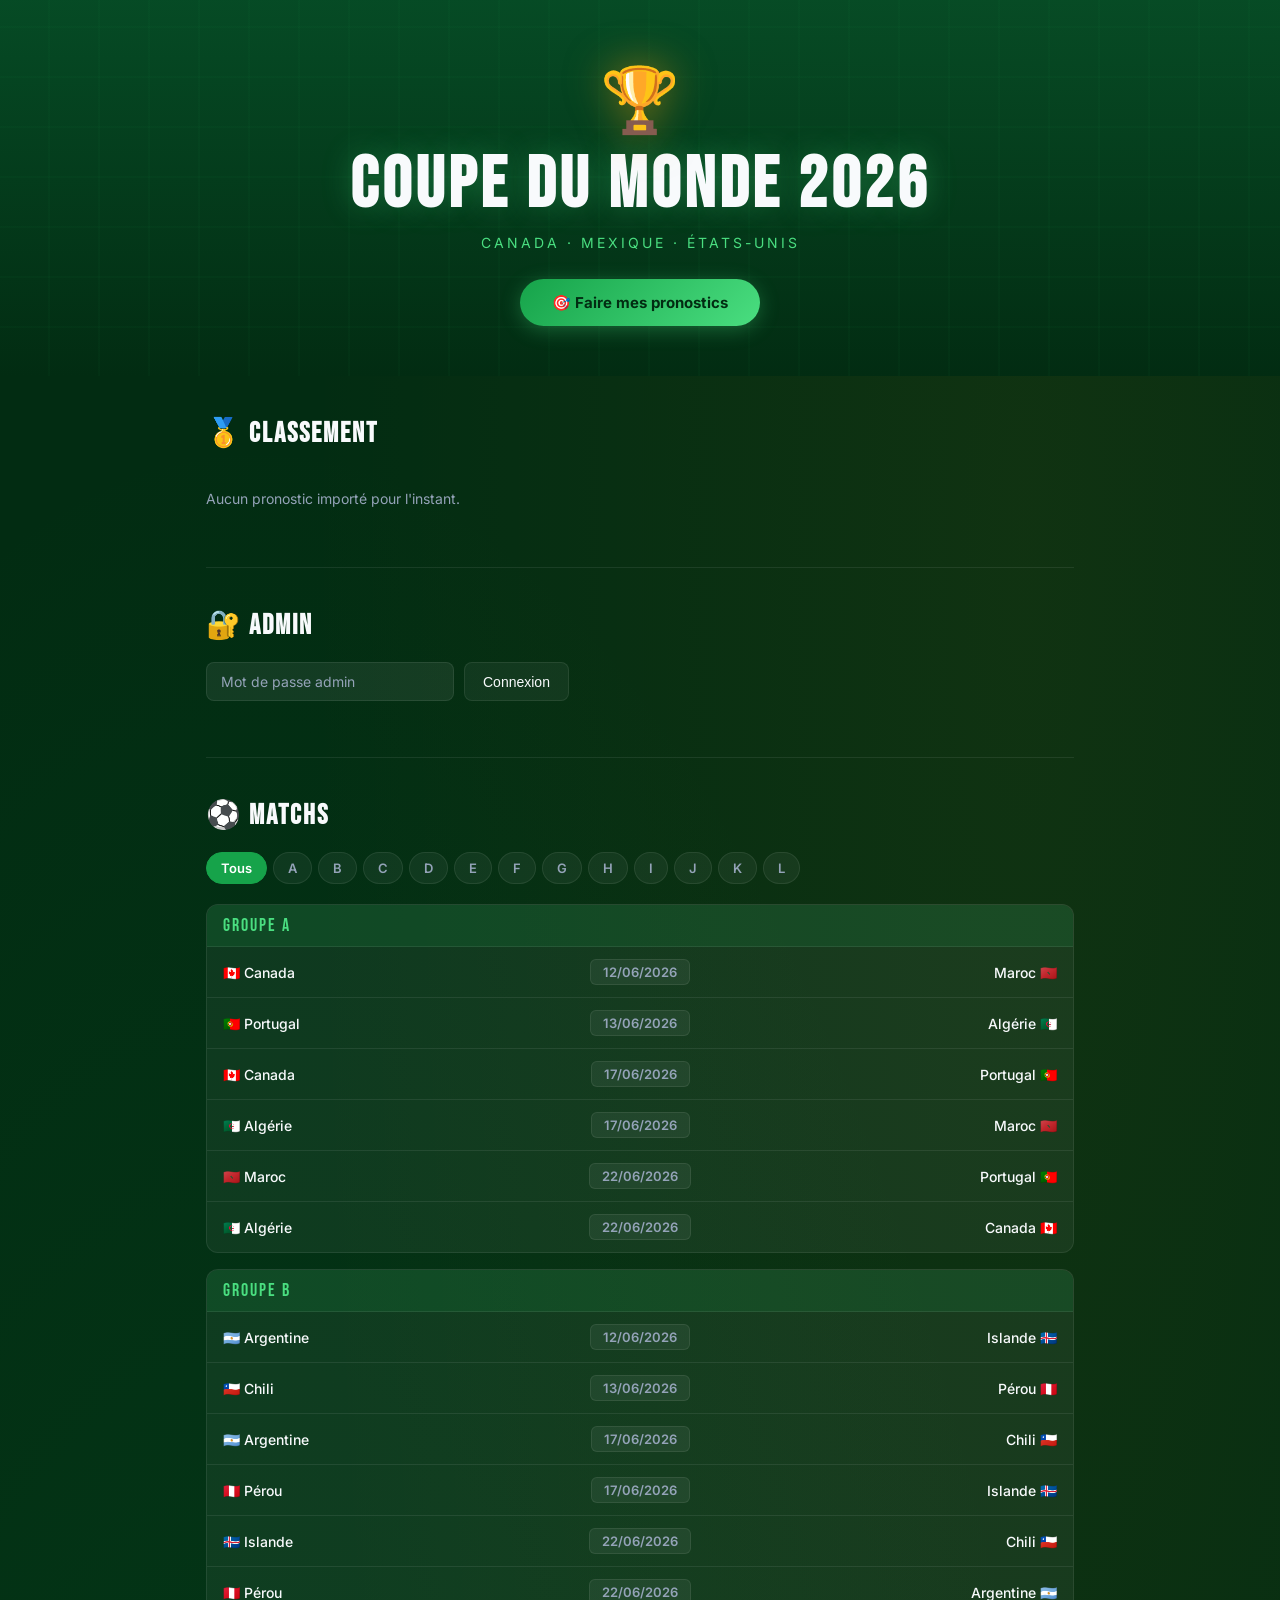
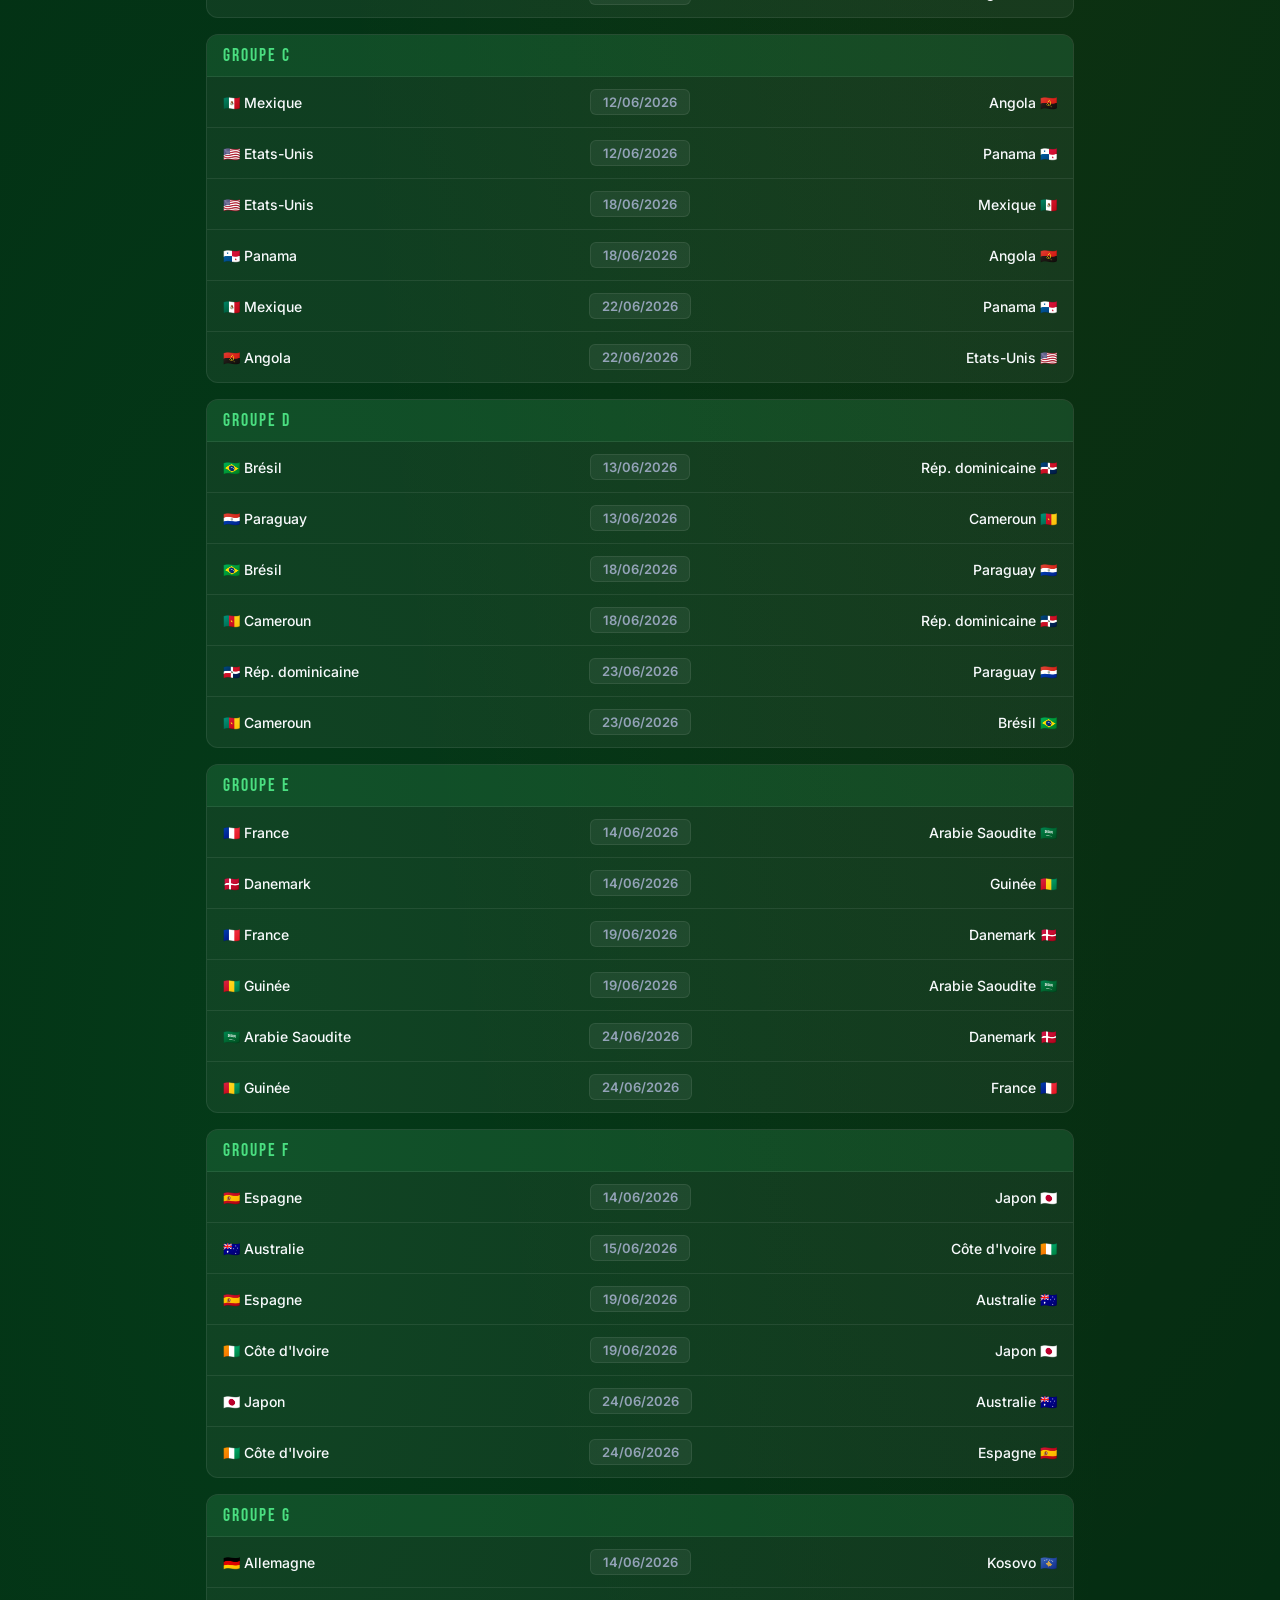
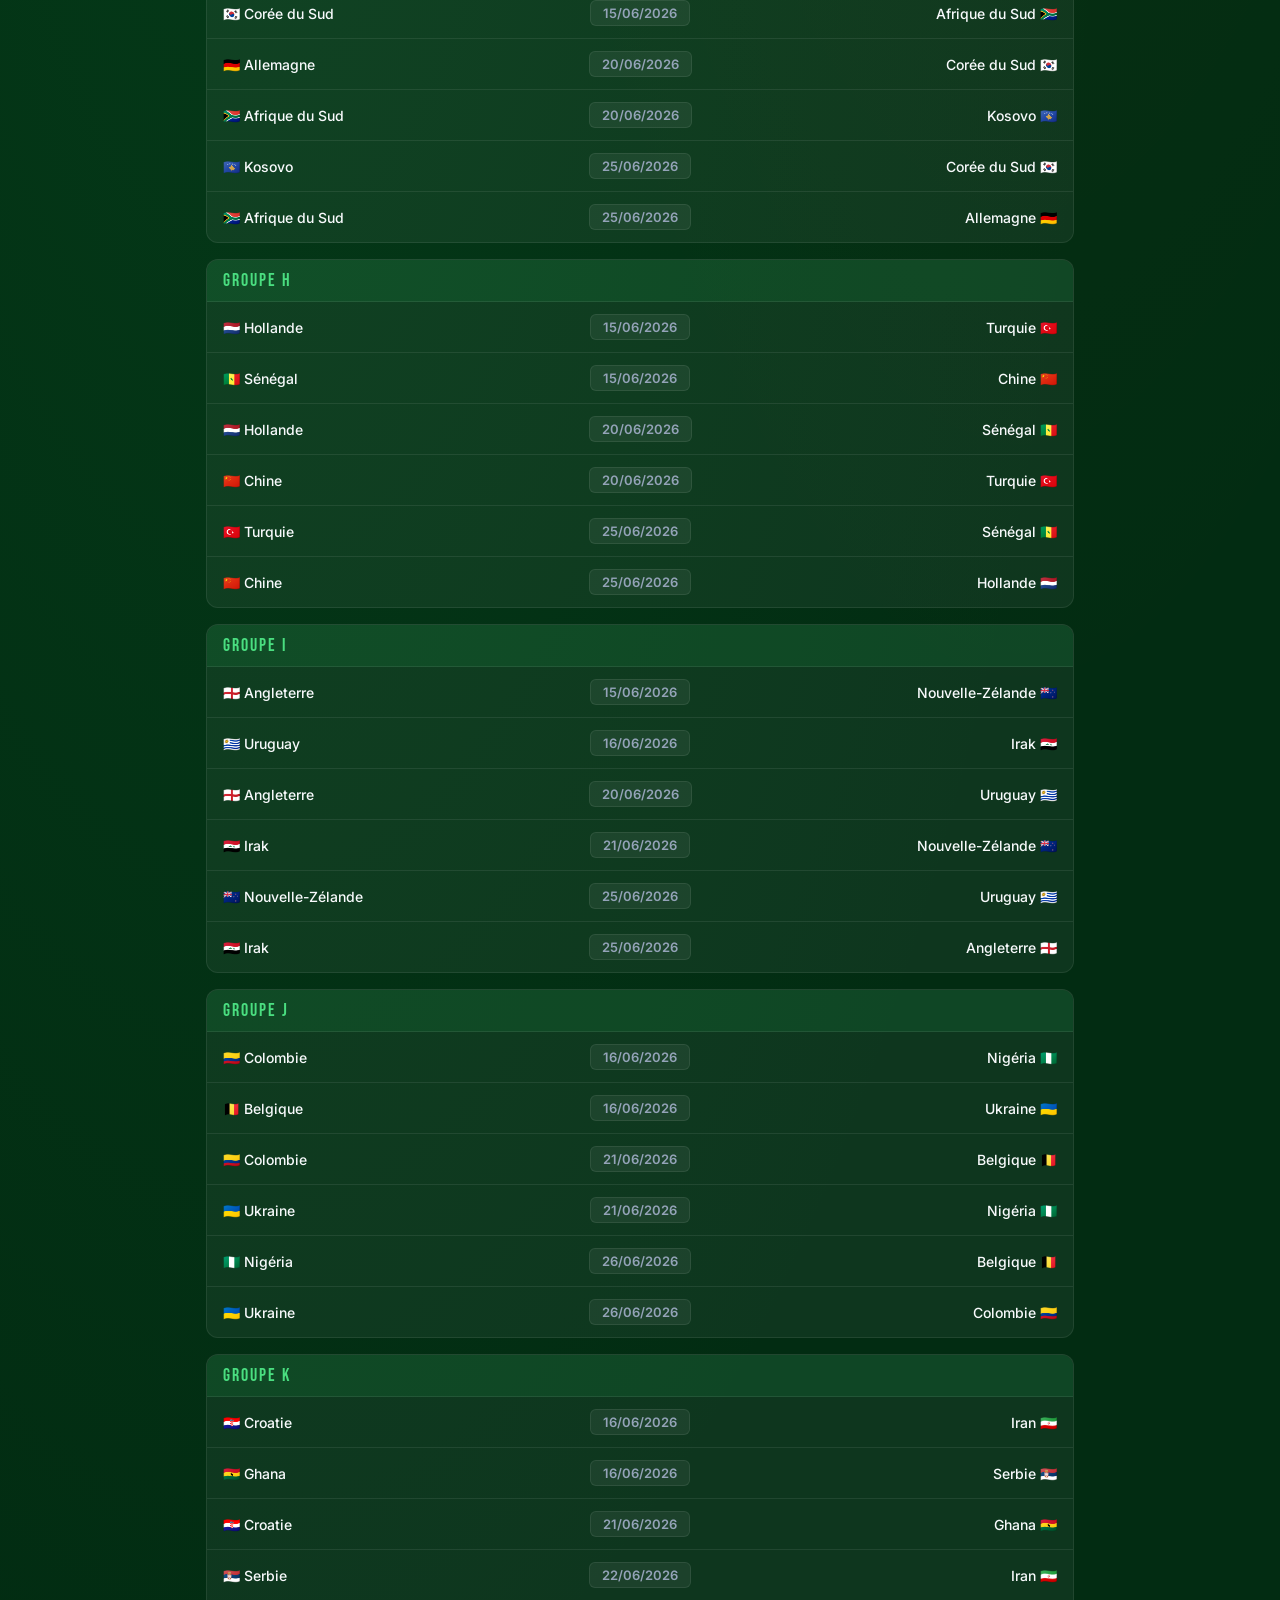
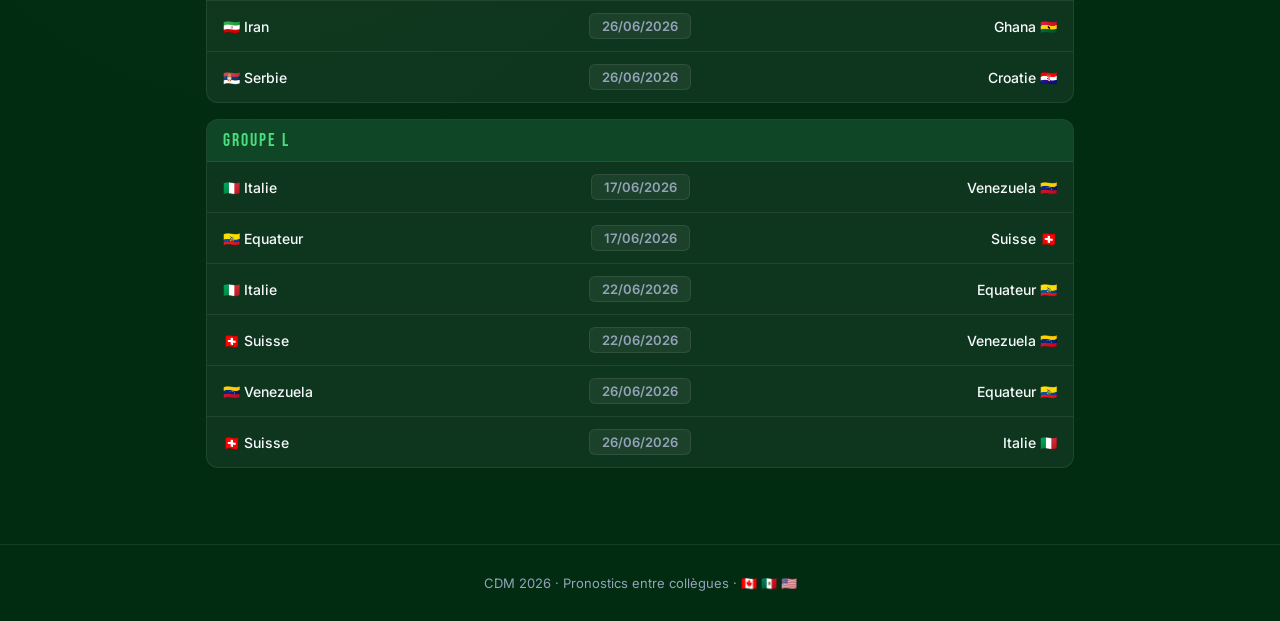
==== index.html @ 7f9d6fd7 "Add files via upload" ====
<!DOCTYPE html>
<html lang="fr">
<head>
<meta charset="UTF-8">
<meta name="viewport" content="width=device-width, initial-scale=1.0">
<title>⚽ Pronostics CDM 2026</title>
<link rel="preconnect" href="https://fonts.googleapis.com">
<link rel="preconnect" href="https://fonts.gstatic.com" crossorigin>
<link href="https://fonts.googleapis.com/css2?family=Bebas+Neue&family=Inter:wght@400;500;600;700&display=swap" rel="stylesheet">
<link rel="stylesheet" href="style.css">
</head>
<body>

<header class="hero">
  <div class="hero-bg"></div>
  <div class="hero-content">
    <div class="trophy">🏆</div>
    <h1>COUPE DU MONDE 2026</h1>
    <p class="hero-sub">Canada · Mexique · États-Unis</p>
    <a href="bet.html" class="btn-primary">🎯 Faire mes pronostics</a>
  </div>
</header>

<main class="container">

  <!-- CLASSEMENT -->
  <section class="section">
    <h2 class="section-title">🥇 Classement</h2>
    <div id="ranking" class="ranking-list">
      <p class="empty-state">Aucun pronostic importé pour l'instant.</p>
    </div>
  </section>

  <!-- ADMIN -->
  <section class="section admin-section">
    <h2 class="section-title">🔐 Admin</h2>

    <!-- Formulaire de connexion -->
    <div id="adminLoginForm" class="admin-login">
      <input type="password" id="adminPass" placeholder="Mot de passe admin" class="input-field">
      <button onclick="loginAdmin()" class="btn-secondary">Connexion</button>
    </div>

    <!-- Panel admin (visible après connexion) -->
    <div id="adminPanel" style="display:none;" class="admin-panel">
      <h3>Importer un pronostic</h3>
      <div class="admin-row">
        <input type="file" id="fileInput" accept=".json" class="input-field">
        <button id="importBtn" onclick="importBets()" class="btn-secondary">📥 Importer</button>
      </div>
      <div class="admin-row" style="margin-top:12px;">
        <button id="resetBtn" onclick="resetData()" class="btn-danger">🗑️ Réinitialiser tout</button>
      </div>
      <div id="adminMsg" class="admin-msg"></div>
    </div>
  </section>

  <!-- MATCHS -->
  <section class="section">
    <h2 class="section-title">⚽ Matchs</h2>
    <div class="filter-bar" id="filterBar"></div>
    <div id="matches"></div>
  </section>

</main>

<footer class="footer">
  <p>CDM 2026 · Pronostics entre collègues · 🇨🇦 🇲🇽 🇺🇸</p>
</footer>

<script src="matches.js"></script>
<script src="players.js"></script>
<script src="scores.js" onerror="console.log('scores.js pas encore créé')"></script>
<script src="app.js"></script>
</body>
</html>
---- style.css ----
/* ========================================
   CDM 2026 – Styles
   ======================================== */

:root {
  --green-deep: #022c12;
  --green-mid: #064e27;
  --green-bright: #16a34a;
  --green-accent: #4ade80;
  --gold: #f59e0b;
  --gold-light: #fbbf24;
  --silver: #94a3b8;
  --bronze: #b45309;
  --white: #f8fafc;
  --text-muted: #94a3b8;
  --card-bg: rgba(255,255,255,0.05);
  --card-border: rgba(255,255,255,0.08);
  --radius: 12px;
  --radius-sm: 8px;
}

* { box-sizing: border-box; margin: 0; padding: 0; }

body {
  font-family: 'Inter', sans-serif;
  background: var(--green-deep);
  color: var(--white);
  min-height: 100vh;
  background-image:
    radial-gradient(ellipse at 20% 50%, rgba(22,163,74,0.12) 0%, transparent 60%),
    radial-gradient(ellipse at 80% 10%, rgba(245,158,11,0.06) 0%, transparent 50%);
}

/* ---- HERO ---- */
.hero {
  position: relative;
  overflow: hidden;
  text-align: center;
  padding: 60px 20px 50px;
  background: linear-gradient(180deg, rgba(6,78,39,0.9) 0%, var(--green-deep) 100%);
}

.hero-bg {
  position: absolute;
  inset: 0;
  background-image:
    repeating-linear-gradient(
      0deg,
      transparent,
      transparent 48px,
      rgba(22,163,74,0.04) 48px,
      rgba(22,163,74,0.04) 50px
    ),
    repeating-linear-gradient(
      90deg,
      transparent,
      transparent 48px,
      rgba(22,163,74,0.04) 48px,
      rgba(22,163,74,0.04) 50px
    );
  pointer-events: none;
}

.hero-content { position: relative; z-index: 1; }

.trophy {
  font-size: 64px;
  display: block;
  margin-bottom: 12px;
  filter: drop-shadow(0 0 20px rgba(245,158,11,0.5));
  animation: float 3s ease-in-out infinite;
}

@keyframes float {
  0%, 100% { transform: translateY(0); }
  50% { transform: translateY(-8px); }
}

h1 {
  font-family: 'Bebas Neue', sans-serif;
  font-size: clamp(36px, 8vw, 72px);
  letter-spacing: 4px;
  color: var(--white);
  text-shadow: 0 0 30px rgba(74,222,128,0.3);
  line-height: 1;
}

.hero-sub {
  font-size: 14px;
  letter-spacing: 3px;
  text-transform: uppercase;
  color: var(--green-accent);
  margin: 12px 0 28px;
}

/* ---- BUTTONS ---- */
.btn-primary {
  display: inline-block;
  background: linear-gradient(135deg, var(--green-bright), var(--green-accent));
  color: var(--green-deep);
  font-weight: 700;
  font-size: 15px;
  padding: 14px 32px;
  border-radius: 50px;
  border: none;
  cursor: pointer;
  text-decoration: none;
  transition: transform 0.2s, box-shadow 0.2s;
  box-shadow: 0 4px 20px rgba(74,222,128,0.3);
}
.btn-primary:hover { transform: translateY(-2px); box-shadow: 0 8px 30px rgba(74,222,128,0.4); }
.btn-primary.btn-big { font-size: 17px; padding: 16px 40px; width: 100%; max-width: 400px; }

.btn-secondary {
  background: var(--card-bg);
  border: 1px solid var(--card-border);
  color: var(--white);
  padding: 10px 18px;
  border-radius: var(--radius-sm);
  cursor: pointer;
  font-size: 14px;
  transition: background 0.2s;
}
.btn-secondary:hover { background: rgba(255,255,255,0.1); }

.btn-danger {
  background: rgba(220,38,38,0.15);
  border: 1px solid rgba(220,38,38,0.3);
  color: #fca5a5;
  padding: 10px 18px;
  border-radius: var(--radius-sm);
  cursor: pointer;
  font-size: 14px;
  transition: background 0.2s;
}
.btn-danger:hover { background: rgba(220,38,38,0.25); }

.btn-save {
  background: var(--green-bright);
  border: none;
  color: white;
  padding: 6px 12px;
  border-radius: 6px;
  cursor: pointer;
  font-size: 13px;
}

/* ---- CONTAINER ---- */
.container { max-width: 900px; margin: 0 auto; padding: 0 16px; }

/* ---- SECTIONS ---- */
.section { padding: 40px 0; border-top: 1px solid var(--card-border); }
.section:first-child { border-top: none; }

.section-title {
  font-family: 'Bebas Neue', sans-serif;
  font-size: 28px;
  letter-spacing: 2px;
  margin-bottom: 20px;
  color: var(--white);
}

/* ---- RANKING ---- */
.ranking-list { display: flex; flex-direction: column; gap: 8px; }

.rank-card {
  display: flex;
  align-items: center;
  gap: 12px;
  padding: 14px 18px;
  background: var(--card-bg);
  border: 1px solid var(--card-border);
  border-radius: var(--radius);
  transition: background 0.2s;
}
.rank-card:hover { background: rgba(255,255,255,0.07); }

.rank-top { border-color: transparent; }
.rank-1 { background: linear-gradient(135deg, rgba(245,158,11,0.15), rgba(251,191,36,0.08)); border-color: rgba(245,158,11,0.3); }
.rank-2 { background: linear-gradient(135deg, rgba(148,163,184,0.12), rgba(148,163,184,0.05)); border-color: rgba(148,163,184,0.25); }
.rank-3 { background: linear-gradient(135deg, rgba(180,83,9,0.15), rgba(180,83,9,0.06)); border-color: rgba(180,83,9,0.3); }

.rank-pos { font-size: 20px; width: 30px; text-align: center; flex-shrink: 0; }
.rank-name { flex: 1; font-weight: 600; font-size: 16px; }
.rank-stats { display: flex; align-items: center; gap: 14px; }
.rank-exact { color: var(--text-muted); font-size: 13px; }
.rank-score {
  font-family: 'Bebas Neue', sans-serif;
  font-size: 22px;
  color: var(--green-accent);
  letter-spacing: 1px;
  min-width: 60px;
  text-align: right;
}

.empty-state { color: var(--text-muted); font-size: 14px; padding: 20px 0; }

/* ---- ADMIN ---- */
.admin-section {}
.admin-login { display: flex; gap: 10px; flex-wrap: wrap; margin-bottom: 16px; }
.admin-panel { background: var(--card-bg); border: 1px solid var(--card-border); border-radius: var(--radius); padding: 20px; }
.admin-panel h3 { font-size: 14px; text-transform: uppercase; letter-spacing: 1px; color: var(--text-muted); margin-bottom: 12px; }
.admin-row { display: flex; gap: 10px; flex-wrap: wrap; margin-bottom: 10px; align-items: center; }
.admin-msg { font-size: 13px; margin-top: 8px; min-height: 20px; }
.admin-msg.success { color: var(--green-accent); }
.admin-msg.error { color: #fca5a5; }

/* ---- INPUTS ---- */
.input-field {
  background: rgba(255,255,255,0.07);
  border: 1px solid var(--card-border);
  color: var(--white);
  padding: 10px 14px;
  border-radius: var(--radius-sm);
  font-size: 14px;
  font-family: 'Inter', sans-serif;
  outline: none;
  transition: border-color 0.2s;
}
.input-field:focus { border-color: var(--green-bright); }
.input-field::placeholder { color: var(--text-muted); }

/* ---- FILTER BAR ---- */
.filter-bar, .group-filter-bar {
  display: flex;
  flex-wrap: wrap;
  gap: 6px;
  margin-bottom: 20px;
}

.filter-btn {
  background: var(--card-bg);
  border: 1px solid var(--card-border);
  color: var(--text-muted);
  padding: 7px 14px;
  border-radius: 50px;
  font-size: 13px;
  font-weight: 600;
  cursor: pointer;
  transition: all 0.2s;
  font-family: 'Inter', sans-serif;
}
.filter-btn:hover { border-color: var(--green-bright); color: var(--white); }
.filter-btn.active {
  background: var(--green-bright);
  border-color: var(--green-bright);
  color: white;
}

/* ---- MATCHES ---- */
.group-block {
  background: var(--card-bg);
  border: 1px solid var(--card-border);
  border-radius: var(--radius);
  margin-bottom: 16px;
  overflow: hidden;
}

.group-header {
  background: rgba(22,163,74,0.15);
  border-bottom: 1px solid var(--card-border);
  padding: 10px 16px;
  font-family: 'Bebas Neue', sans-serif;
  font-size: 18px;
  letter-spacing: 2px;
  color: var(--green-accent);
}

.match-list { list-style: none; }

.match-item {
  padding: 12px 16px;
  border-bottom: 1px solid var(--card-border);
  transition: background 0.15s;
}
.match-item:last-child { border-bottom: none; }
.match-item:hover { background: rgba(255,255,255,0.03); }
.match-item.played .match-teams { opacity: 1; }

.match-teams {
  display: flex;
  align-items: center;
  justify-content: space-between;
  gap: 8px;
}

.team {
  font-size: 14px;
  font-weight: 500;
  flex: 1;
}
.team-r { text-align: right; }

.score-badge {
  background: rgba(255,255,255,0.06);
  border: 1px solid var(--card-border);
  border-radius: 6px;
  padding: 4px 12px;
  font-size: 13px;
  font-weight: 600;
  white-space: nowrap;
  color: var(--text-muted);
  flex-shrink: 0;
}
.score-badge.played {
  background: rgba(22,163,74,0.15);
  border-color: rgba(22,163,74,0.3);
  color: var(--green-accent);
  font-family: 'Bebas Neue', sans-serif;
  font-size: 16px;
  letter-spacing: 1px;
}

.score-edit {
  display: flex;
  align-items: center;
  gap: 6px;
  flex-shrink: 0;
}
.score-input-admin {
  width: 50px;
  background: rgba(255,255,255,0.08);
  border: 1px solid var(--card-border);
  color: var(--white);
  padding: 5px 8px;
  border-radius: 6px;
  font-size: 14px;
  text-align: center;
}

/* ---- PAGE HEADER ---- */
.page-header {
  background: linear-gradient(135deg, var(--green-mid), var(--green-deep));
  border-bottom: 1px solid var(--card-border);
  padding: 16px 0;
}
.header-inner { display: flex; align-items: center; gap: 20px; }
.back-link { color: var(--green-accent); text-decoration: none; font-size: 14px; }
.back-link:hover { color: var(--white); }
.page-title { font-family: 'Bebas Neue', sans-serif; font-size: 28px; letter-spacing: 2px; }

/* ---- BET PAGE ---- */
.card {
  background: var(--card-bg);
  border: 1px solid var(--card-border);
  border-radius: var(--radius);
  padding: 18px;
  margin-bottom: 16px;
}

.bet-intro { margin-top: 24px; font-size: 14px; line-height: 1.8; }
.rules-list { list-style: none; margin: 10px 0; }
.rules-list li { padding: 3px 0; }

.name-block label { font-size: 14px; color: var(--text-muted); display: block; margin-bottom: 8px; }
.input-name { width: 100%; max-width: 320px; font-size: 16px; }

/* Match bet card */
.match-bet-card {
  padding: 14px 16px;
  border-bottom: 1px solid var(--card-border);
  transition: background 0.15s;
}
.match-bet-card:last-child { border-bottom: none; }
.match-bet-card.filled { background: rgba(22,163,74,0.07); }

.match-date { font-size: 11px; color: var(--text-muted); text-transform: uppercase; letter-spacing: 1px; margin-bottom: 8px; }

.match-bet-row {
  display: flex;
  align-items: center;
  justify-content: space-between;
  gap: 10px;
}
.team-name { flex: 1; font-size: 14px; font-weight: 500; }
.team-right { text-align: right; }

.score-inputs {
  display: flex;
  align-items: center;
  gap: 8px;
  flex-shrink: 0;
}

.score-input {
  width: 54px;
  background: rgba(255,255,255,0.08);
  border: 1px solid rgba(255,255,255,0.15);
  color: var(--white);
  padding: 8px;
  border-radius: 8px;
  font-size: 18px;
  font-weight: 700;
  text-align: center;
  font-family: 'Bebas Neue', sans-serif;
  outline: none;
  transition: border-color 0.2s;
}
.score-input:focus { border-color: var(--green-accent); background: rgba(74,222,128,0.1); }
.score-input::placeholder { color: rgba(255,255,255,0.2); font-size: 14px; }
/* Hide number spinners */
.score-input::-webkit-outer-spin-button,
.score-input::-webkit-inner-spin-button { -webkit-appearance: none; }

.vs-sep { color: var(--text-muted); font-weight: 700; font-size: 16px; }

/* ---- STICKY FOOTER ---- */
.sticky-footer {
  position: sticky;
  bottom: 0;
  background: linear-gradient(0deg, var(--green-deep) 60%, transparent);
  padding: 24px 0 20px;
  text-align: center;
  margin-top: 20px;
}

/* ---- FOOTER ---- */
.footer {
  text-align: center;
  padding: 30px 20px;
  color: var(--text-muted);
  font-size: 13px;
  border-top: 1px solid var(--card-border);
  margin-top: 20px;
}

/* ---- RESPONSIVE ---- */
@media (max-width: 600px) {
  .team-name { font-size: 12px; }
  .match-bet-row { gap: 6px; }
  .score-input { width: 46px; font-size: 16px; padding: 7px 4px; }
  .rank-stats { gap: 8px; }
  .rank-score { font-size: 18px; min-width: 50px; }
  .match-teams { flex-wrap: nowrap; }
  .team { font-size: 12px; }
  .score-badge { font-size: 11px; padding: 3px 8px; }
}

/* ---- ADMIN GITHUB ---- */
.admin-login-grid {
  display: grid;
  grid-template-columns: 1fr 1fr;
  gap: 10px;
  margin-bottom: 10px;
}
@media (max-width: 600px) {
  .admin-login-grid { grid-template-columns: 1fr; }
}

.admin-help {
  font-size: 12px;
  color: var(--text-muted);
  margin-top: 6px;
}
.link { color: var(--green-accent); text-decoration: none; }
.link:hover { text-decoration: underline; }
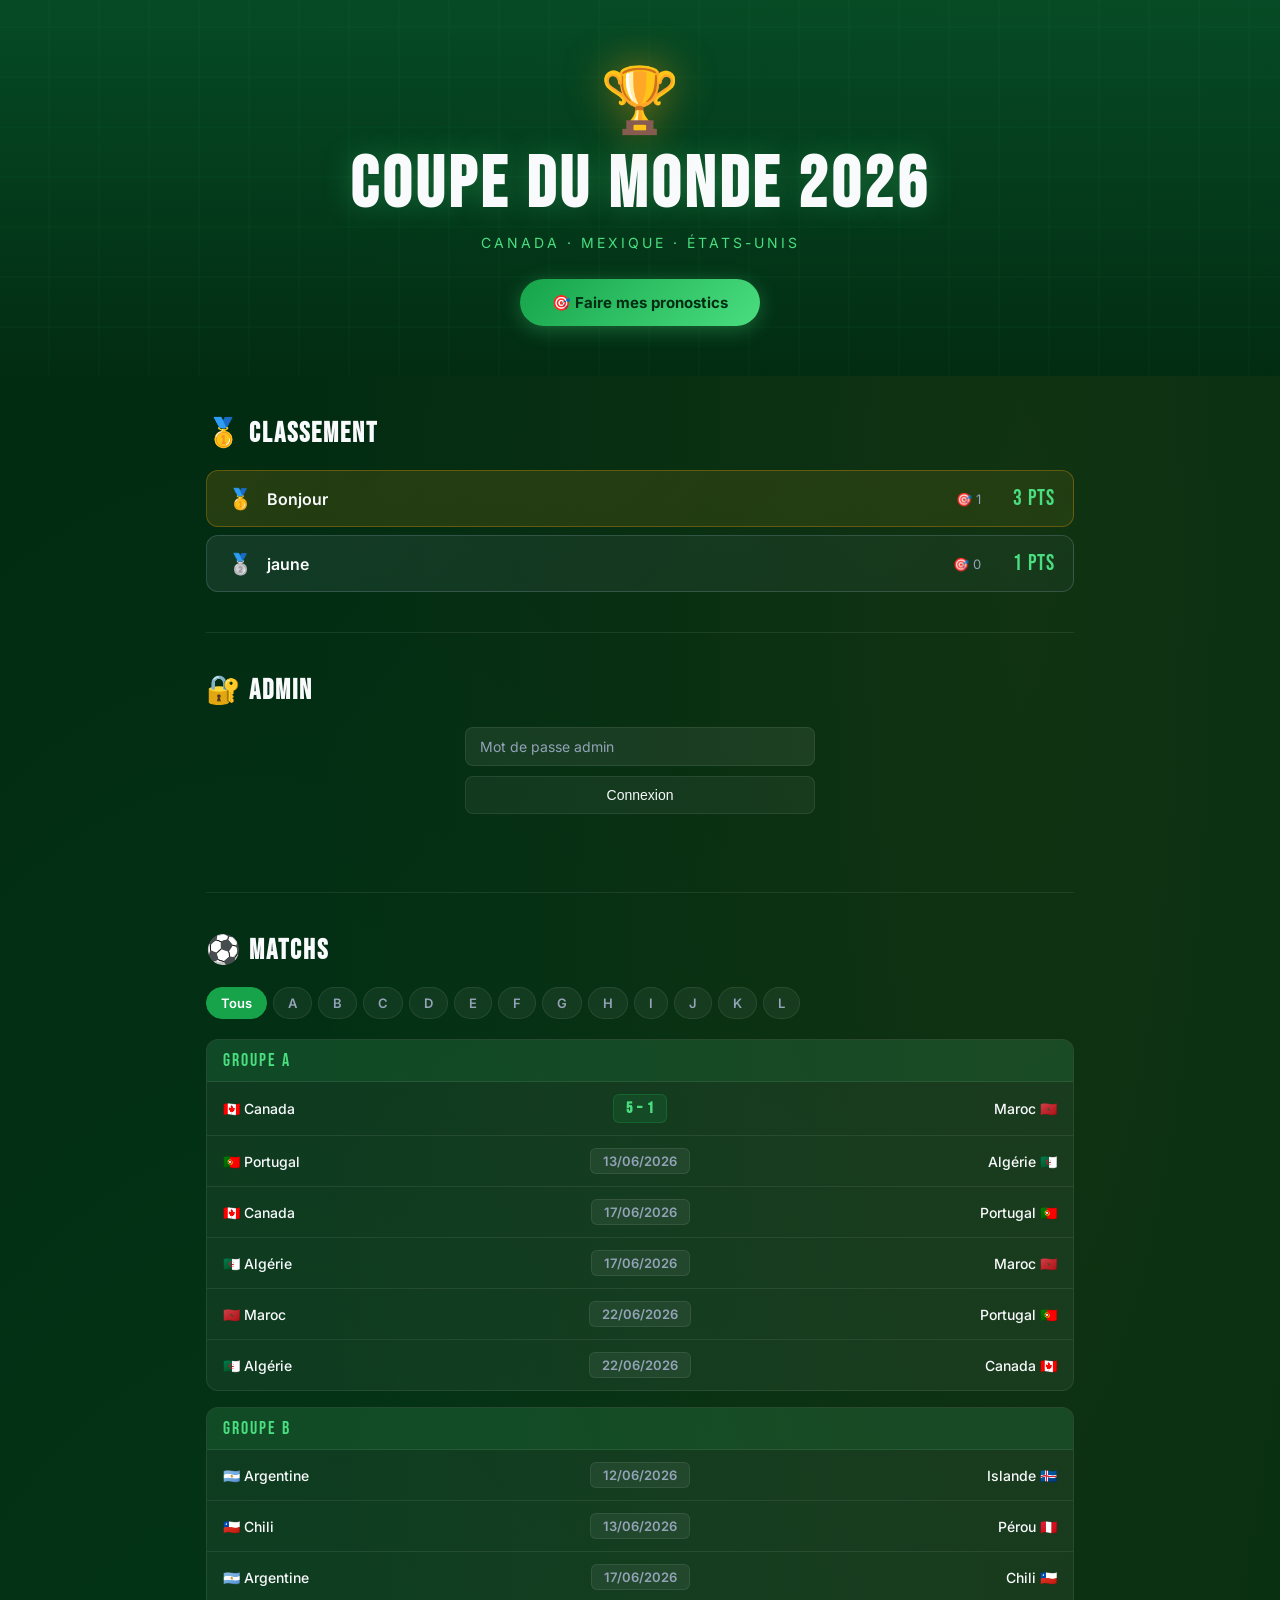
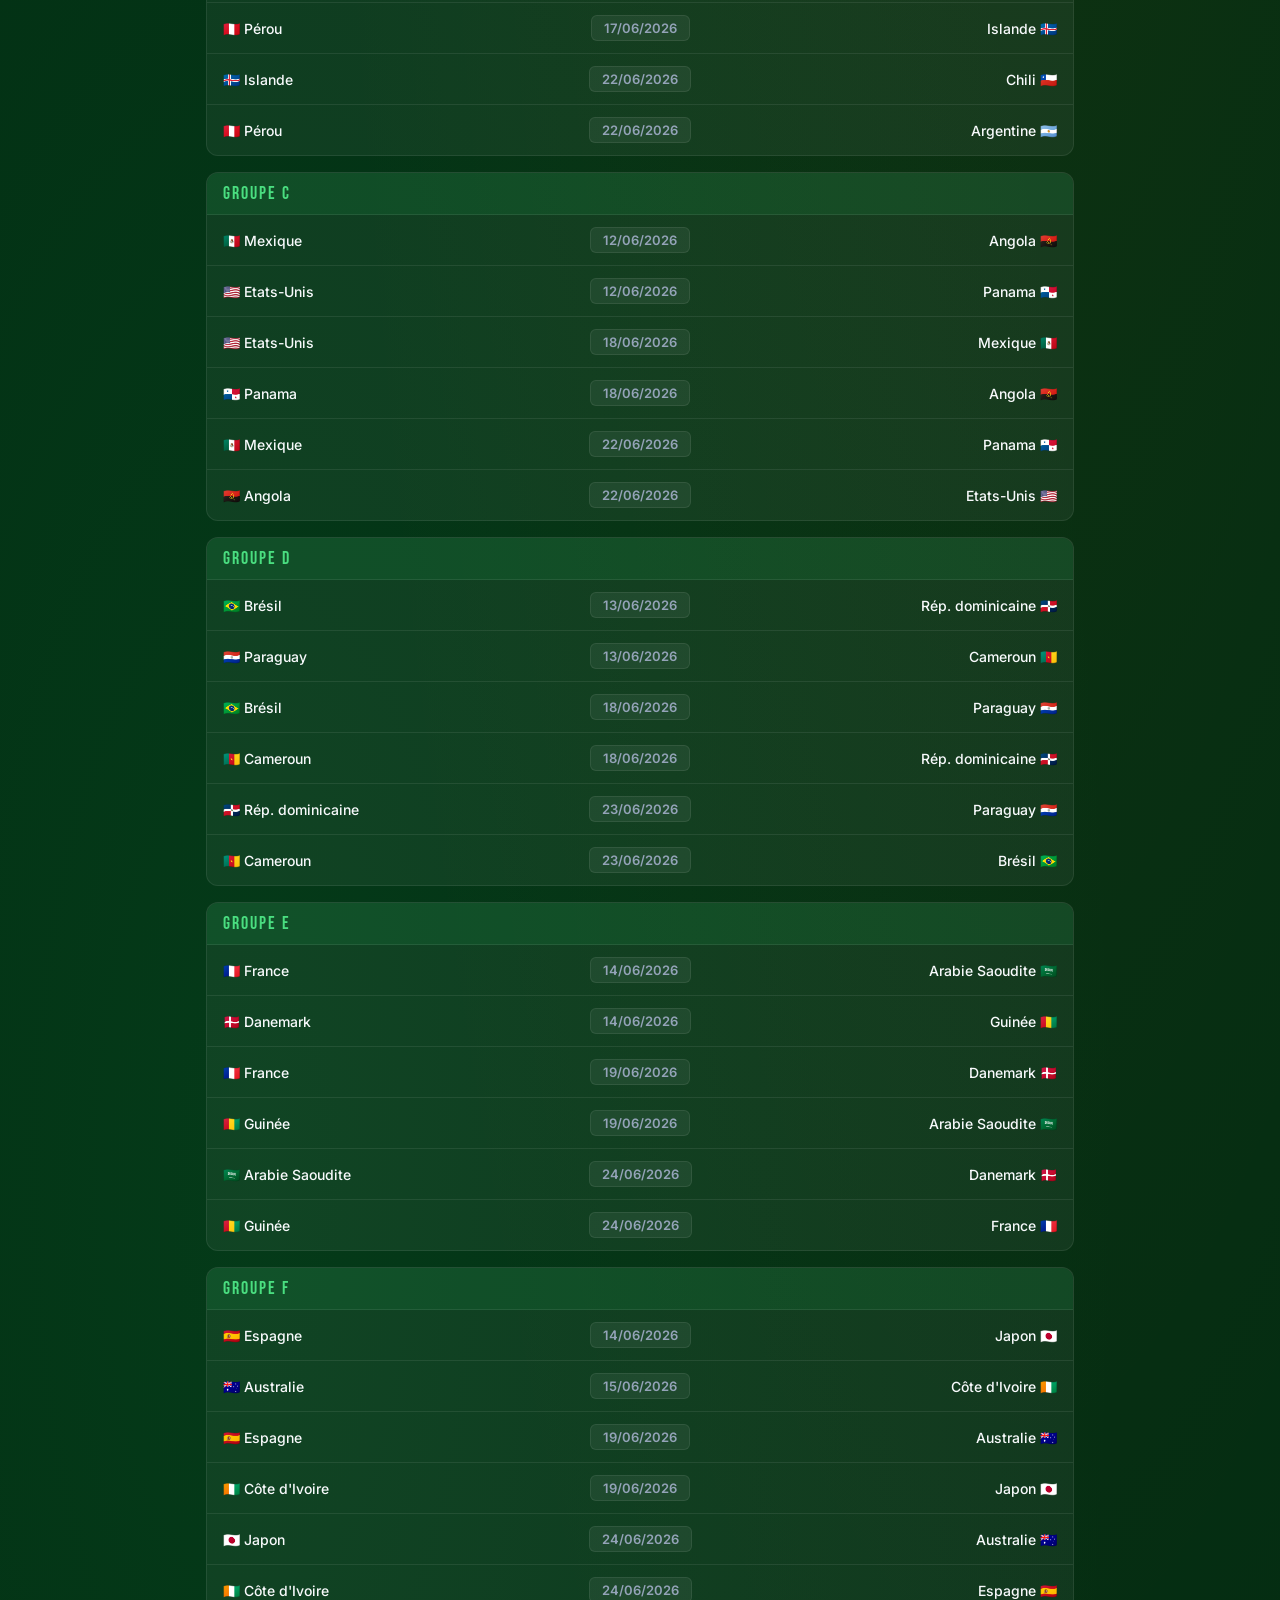
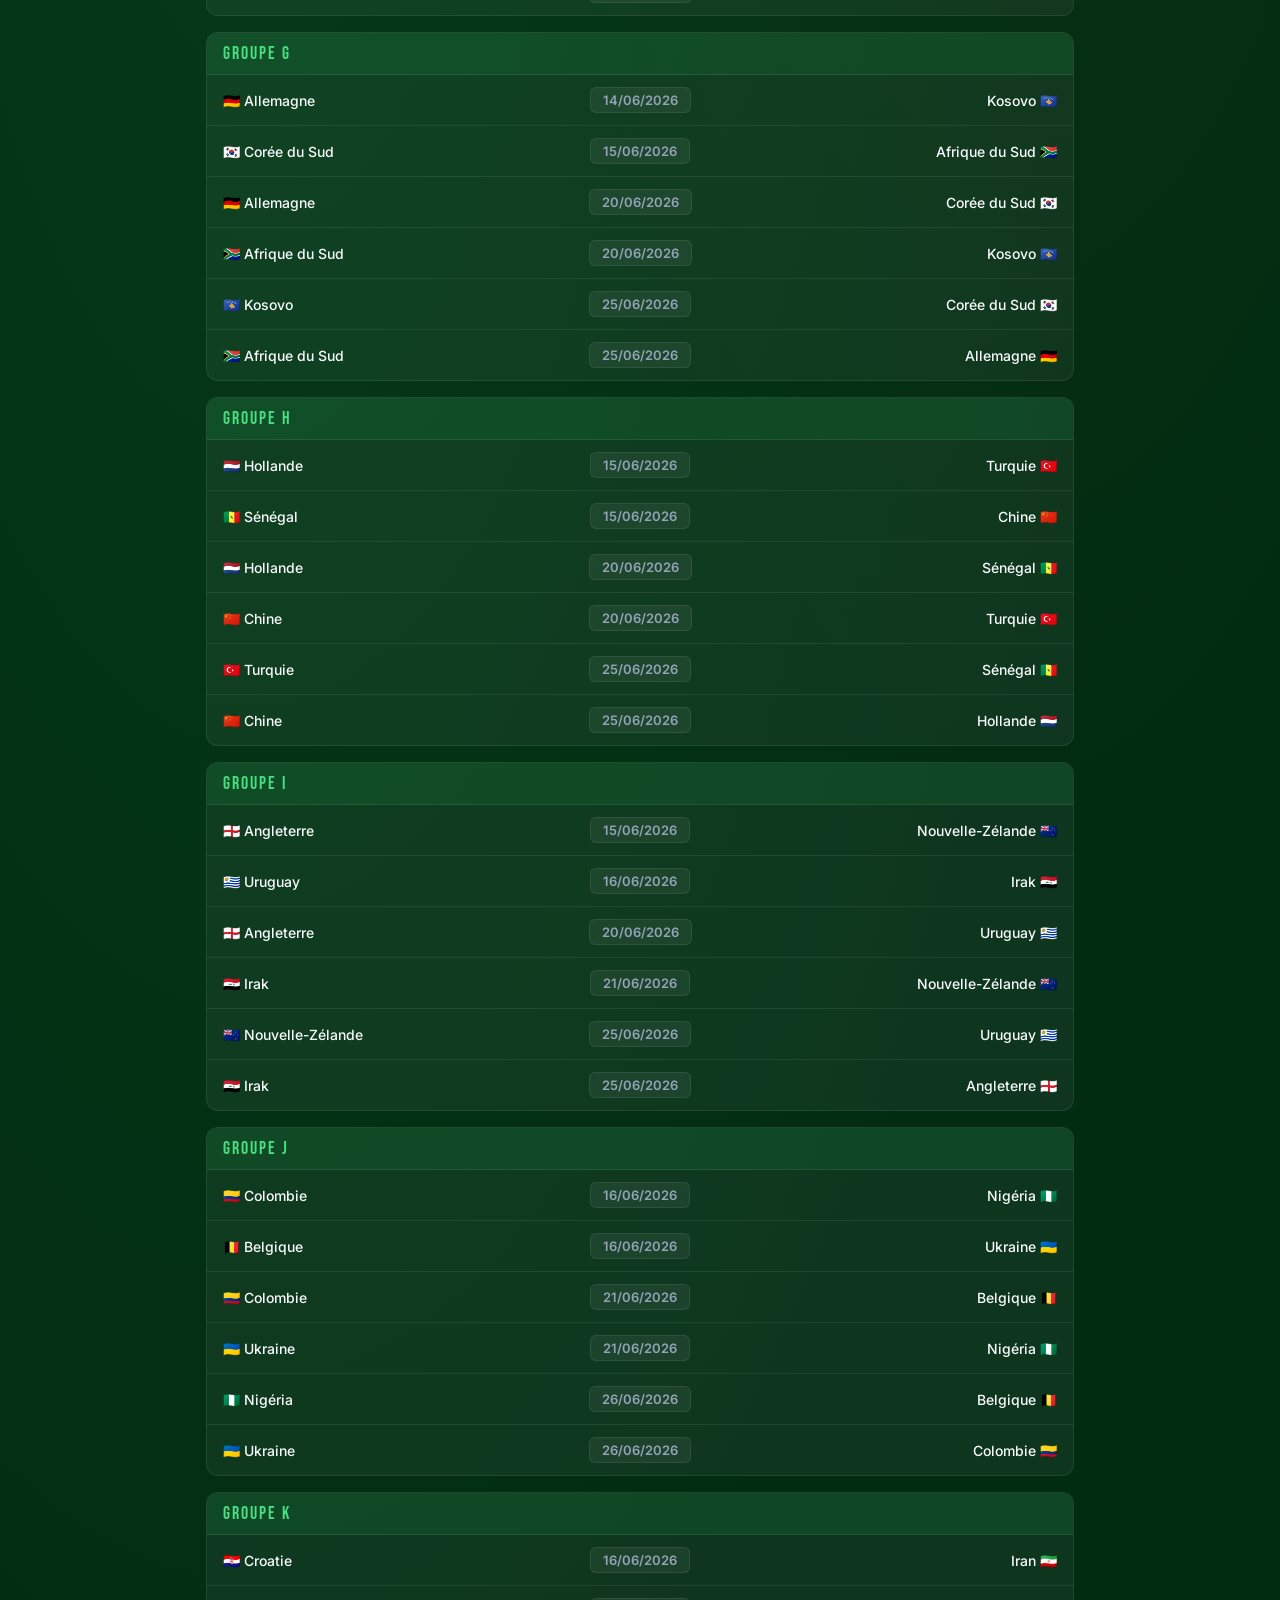
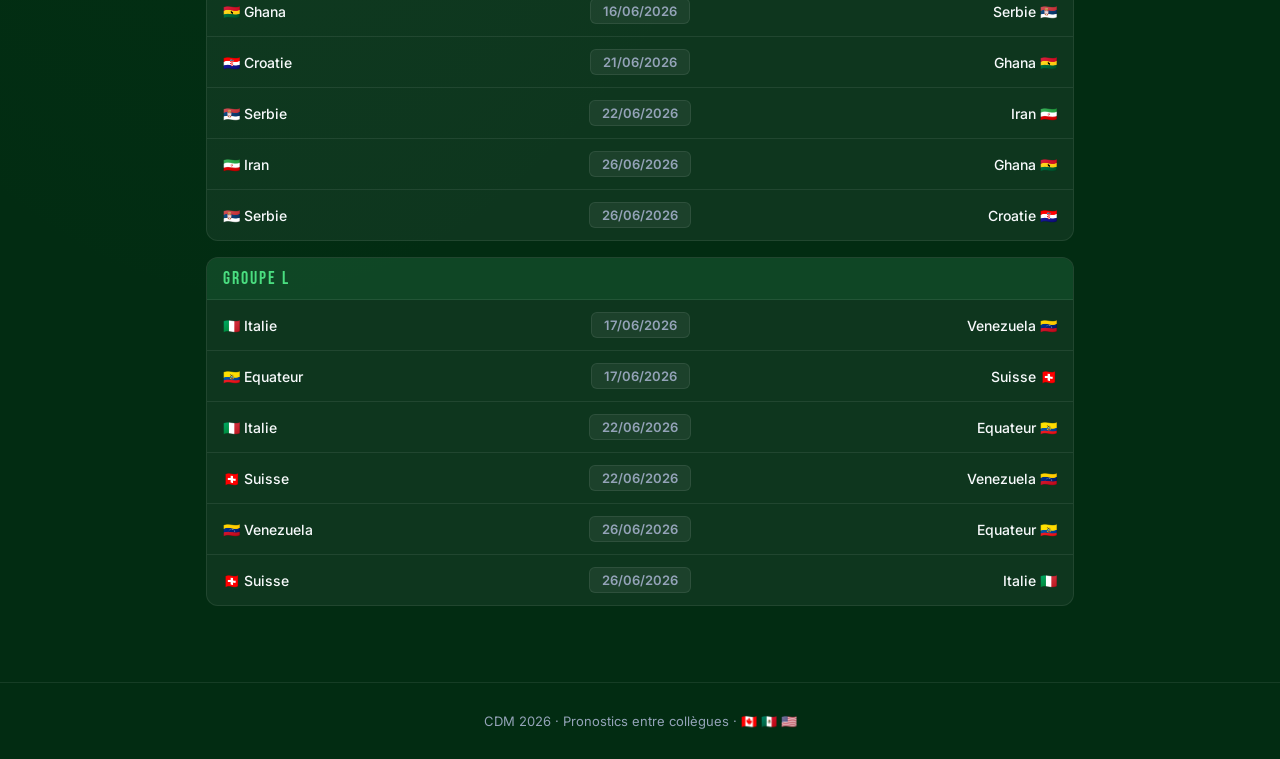
==== commit f93e6f2d: "Update index.html" ====
--- a/index.html
+++ b/index.html
@@ -23,7 +23,6 @@
 
 <main class="container">
 
-  <!-- CLASSEMENT -->
   <section class="section">
     <h2 class="section-title">🥇 Classement</h2>
     <div id="ranking" class="ranking-list">
@@ -31,31 +30,44 @@
     </div>
   </section>
 
-  <!-- ADMIN -->
   <section class="section admin-section">
     <h2 class="section-title">🔐 Admin</h2>
 
-    <!-- Formulaire de connexion -->
-    <div id="adminLoginForm" class="admin-login">
+    <div id="adminLoginForm" class="admin-login" style="display: flex; flex-direction: column; gap: 10px; max-width: 350px; margin: 0 auto;">
       <input type="password" id="adminPass" placeholder="Mot de passe admin" class="input-field">
       <button onclick="loginAdmin()" class="btn-secondary">Connexion</button>
+      <div id="adminMsg" class="admin-msg"></div>
     </div>
 
-    <!-- Panel admin (visible après connexion) -->
     <div id="adminPanel" style="display:none;" class="admin-panel">
-      <h3>Importer un pronostic</h3>
-      <div class="admin-row">
+      
+      <h3>Importer un fichier JSON (.json)</h3>
+      <div class="admin-row" style="margin-bottom: 24px;">
         <input type="file" id="fileInput" accept=".json" class="input-field">
-        <button id="importBtn" onclick="importBets()" class="btn-secondary">📥 Importer</button>
+        <button onclick="importBets()" class="btn-secondary">📥 Ajouter au classement</button>
       </div>
-      <div class="admin-row" style="margin-top:12px;">
-        <button id="resetBtn" onclick="resetData()" class="btn-danger">🗑️ Réinitialiser tout</button>
+
+      <div style="background: rgba(22,163,74,0.1); padding: 12px; border-radius: 8px; border: 1px solid rgba(22,163,74,0.3); margin-bottom: 20px;">
+        <h3 style="color: var(--green-accent);">💾 Exporter les données en dur</h3>
+        <p style="font-size: 13px; color: var(--text-muted); margin-bottom: 10px;">
+          Télécharge les fichiers et écrase les anciens dans ton dossier source pour valider tes ajouts définitivement.
+        </p>
+        <div style="display: flex; gap: 10px; flex-wrap: wrap;">
+          <button onclick="downloadPlayersJS()" class="btn-save">📄 Télécharger players.js</button>
+          <button onclick="downloadScoresJS()" class="btn-save">📄 Télécharger scores.js</button>
+        </div>
       </div>
-      <div id="adminMsg" class="admin-msg"></div>
+
+      <hr style="border: none; border-top: 1px solid var(--card-border); margin: 20px 0;">
+
+      <div class="admin-row" style="display: flex; gap: 10px;">
+        <button onclick="resetData()" class="btn-danger">🗑️ Vider le cache</button>
+        <button onclick="logoutAdmin()" class="btn-secondary">Déconnexion</button>
+      </div>
+      <div id="adminMsgPanel" class="admin-msg"></div>
     </div>
   </section>
 
-  <!-- MATCHS -->
   <section class="section">
     <h2 class="section-title">⚽ Matchs</h2>
     <div class="filter-bar" id="filterBar"></div>
@@ -70,7 +82,7 @@
 
 <script src="matches.js"></script>
 <script src="players.js"></script>
-<script src="scores.js" onerror="console.log('scores.js pas encore créé')"></script>
+<script src="scores.js"></script>
 <script src="app.js"></script>
 </body>
 </html>
